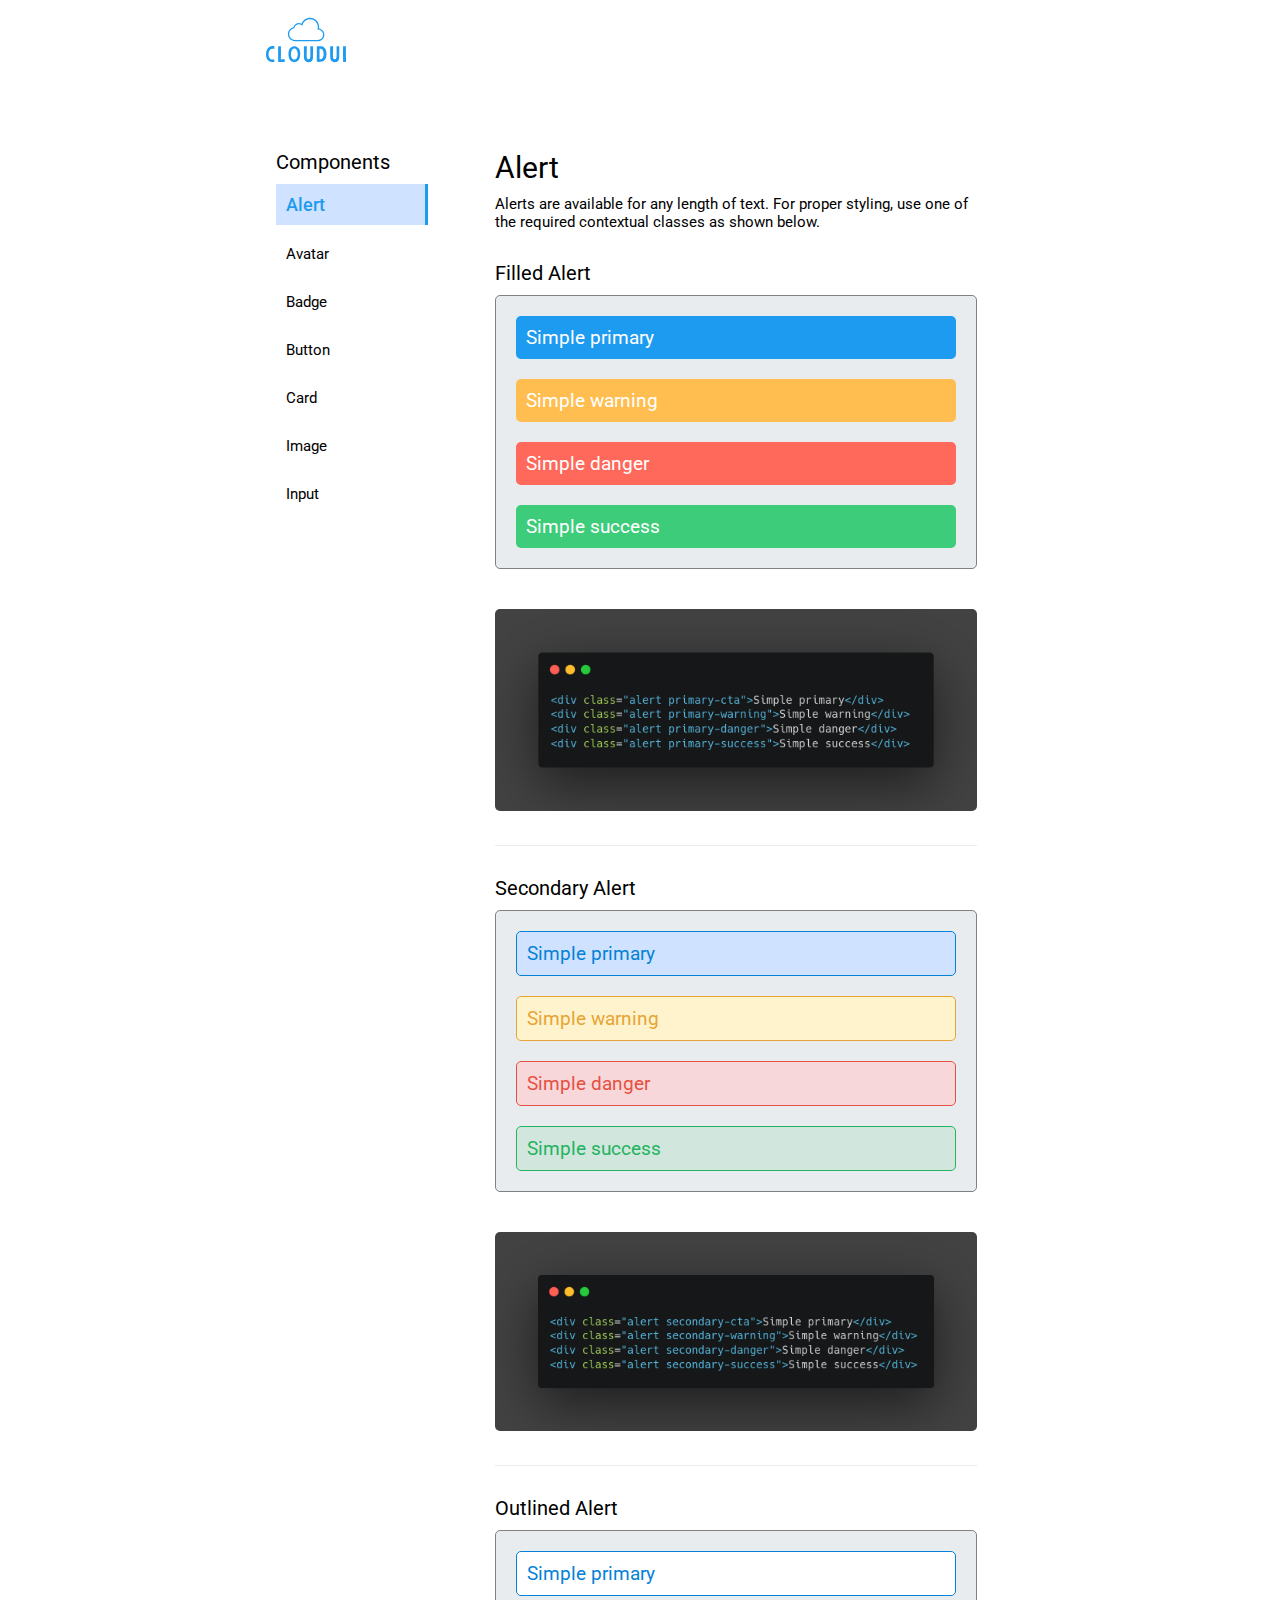
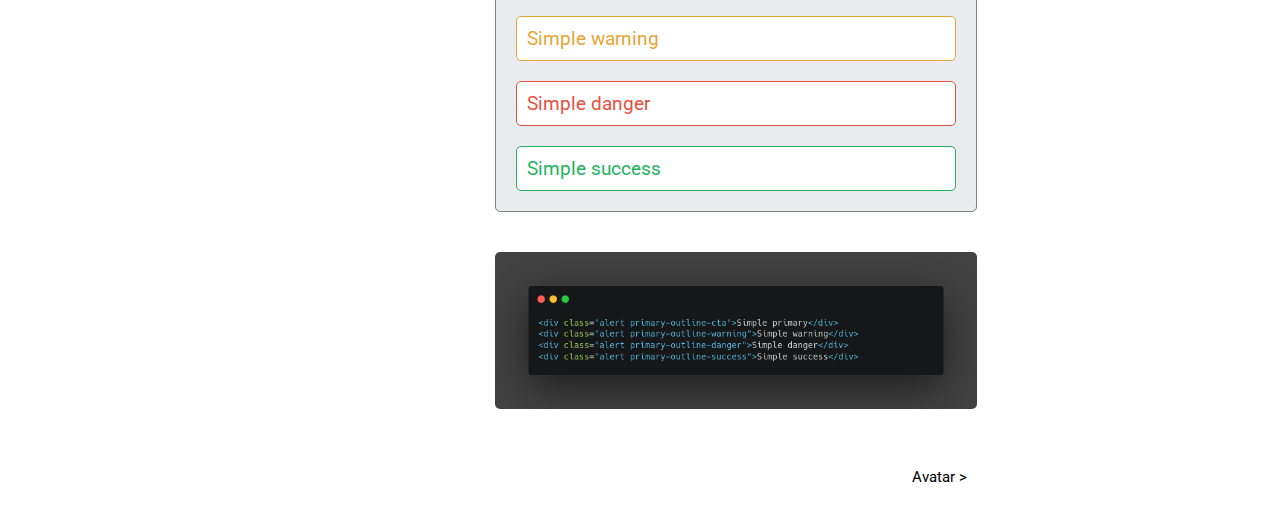
==== components/alert/alert.html @ a817fff9 "Feat: Add alert component" ====
<!DOCTYPE html>
<html lang="en">
  <head>
    <meta charset="UTF-8" />
    <meta http-equiv="X-UA-Compatible" content="IE=edge" />
    <meta name="viewport" content="width=device-width, initial-scale=1.0" />
    <link rel="stylesheet" href="../../style.css" />
    <link rel="stylesheet" href="./alert.css" />
    <link rel="stylesheet" href="../../css/container.css" />
    <link rel="stylesheet" href="../../css/navbar.css" />
    <title>Alert</title>
  </head>
  <body>
    <div class="main-container">
      <header class="main-header">
        <nav class="header-container">
          <svg
            width="340"
            height="188.4951960484387"
            viewBox="0 0 340 188.4951960484387"
            class="nav-logo"
          >
            <defs id="SvgjsDefs2071"></defs>
            <g
              id="SvgjsG2072"
              featurekey="symbolFeature-0"
              transform="matrix(5.5357142857142865,0,0,5.5357142857142865,81.92857142857143,-38.75000000000001)"
              fill="#1d9bf0"
            >
              <path
                xmlns="http://www.w3.org/2000/svg"
                d="M25,25H7.5C4.4677734,25,2,22.5327148,2,19.5c0-2.5527344,1.7529297-4.7480469,4.2109375-5.3369141  C6.7919922,12.2851562,8.5126953,11,10.5,11c0.6923828,0,1.3671875,0.1577148,1.9804688,0.4604492  C13.5175781,8.8051758,16.1132812,7,19,7c3.859375,0,7,3.1401367,7,7c0,0.3613281-0.03125,0.730957-0.0927734,1.1035156  C28.2431641,15.5351562,30,17.5864258,30,20C30,22.7568359,27.7568359,25,25,25z M10.5,12  c-1.6289062,0-3.0273438,1.1118164-3.3994141,2.703125l-0.0751953,0.3203125L6.7011719,15.081543  C4.5566406,15.4663086,3,17.324707,3,19.5C3,21.9814453,5.0185547,24,7.5,24H25c2.2060547,0,4-1.7944336,4-4  c0-2.0810547-1.6357422-3.824707-3.7246094-3.9697266l-0.5898438-0.0415039l0.1386719-0.5751953  C24.9414062,14.9331055,25,14.4575195,25,14c0-3.3085938-2.6914062-6-6-6c-2.6572266,0-5.0263672,1.7841797-5.7617188,4.3388672  l-0.1914062,0.6665039l-0.5722656-0.3925781C11.890625,12.2119141,11.2080078,12,10.5,12z"
              ></path>
            </g>
            <g
              id="SvgjsG2073"
              featurekey="nameFeature-0"
              transform="matrix(2.255693382878012,0,0,2.255693382878012,-4.5259541329907345,98.04136994491519)"
              fill="#1d9bf0"
            >
              <path
                d="M17.8 14.719999999999999 c0.04 -1.32 0 -2.4 0 -3.68 c0 -1.48 -2.68 -1.32 -3.64 -1.28 c-4.28 0.28 -8.36 3 -10.32 6.72 c-0.56 1.08 -0.96 2.2 -1.24 3.36 c-0.68 2.72 -0.72 5.6 -0.4 8.36 c0.28 2.6 0.96 5.2 2.56 7.28 c2.76 3.64 7.84 4.92 12.2 4.24 c0.2 -0.04 0.4 -0.08 0.56 -0.2 c0.12 -0.08 0.24 -0.24 0.24 -0.4 l0.12 -2.28 c0.04 -0.72 0 -0.68 0 -1.4 c0 -0.96 -2 -0.24 -3.24 -0.24 c-1.2 0 -2.48 -0.04 -3.56 -0.6 c-1.92 -1.08 -3 -3.24 -3.6 -5.28 c-0.68 -2.2 -0.84 -4.56 -0.44 -6.8 c0.48 -2.92 1.88 -6.28 4.96 -7.28 c1.76 -0.6 3.64 -0.4 5.4 -0.2 c0.24 0.04 0.4 -0.12 0.4 -0.32 z M24.848 13.920000000000002 c-0.04 2.48 0.2 20.6 0.16 21.92 c0 1.24 0 2.48 0.04 3.72 c0 0.2 0.12 0.4 0.32 0.4 c2.8 0.12 5.56 -0.12 8.36 -0.08 c0.92 0.04 1.84 0 2.72 0 c0.88 -0.04 0.96 -0.4 0.92 -1.12 c-0.04 -1.12 -0.04 -2.12 -0.04 -3.2 c-0.04 -0.56 -0.36 -0.76 -0.84 -0.76 c-1.64 0.04 -3.28 -0.04 -4.92 0.04 c-0.28 0.04 -0.56 0.04 -0.84 0.04 c-0.48 -0.04 -0.6 -0.16 -0.64 -0.68 l0 -0.6 c-0.12 -3.32 0.12 -6.76 0.12 -10.08 c-0.04 -2.8 0 -5.32 -0.04 -7.8 c0 -1.08 0 -2.16 -0.04 -3.2 c-0.04 -0.64 0 -1.32 -0.16 -1.96 c-0.08 -0.24 -0.2 -0.56 -0.48 -0.56 l-3.76 0 c-0.64 0 -0.84 0.44 -0.88 1.08 l0 2.84 z M65.416 17.36 c0.84 2.48 1.04 5.16 1.04 7.8 c0 2.2 -0.4 4.32 -0.96 6.44 c-0.72 2.52 -1.92 4.8 -4.08 6.28 c-1.6 1.16 -3.28 1.92 -5.24 2.12 c-0.28 0 -0.52 0.04 -0.8 0.04 c-0.24 0 -0.48 -0.04 -0.76 -0.04 c-1.96 -0.2 -3.64 -0.96 -5.28 -2.12 c-2.12 -1.48 -3.36 -3.76 -4.04 -6.28 c-0.6 -2.12 -0.96 -4.24 -0.96 -6.44 c0 -2.64 0.2 -5.32 1.04 -7.8 c1.48 -4.28 5.56 -7.32 10 -7.4 c4.44 0.08 8.52 3.12 10.04 7.4 z M61.536 28.08 c0.4 -2.44 0.24 -4.92 -0.24 -7.36 c-0.48 -2.2 -1.44 -4.36 -3.28 -5.68 c-0.32 -0.24 -0.68 -0.44 -1.04 -0.56 c-0.52 -0.24 -1.08 -0.32 -1.6 -0.32 s-1.04 0.08 -1.56 0.32 c-0.4 0.12 -0.72 0.32 -1.04 0.56 c-1.88 1.32 -2.84 3.48 -3.28 5.68 c-0.48 2.44 -0.64 4.92 -0.24 7.36 c0.4 2.2 1.2 5.16 3.28 6.28 c0.88 0.48 1.84 0.8 2.84 0.84 c1 -0.04 2 -0.36 2.88 -0.84 c2.08 -1.12 2.88 -4.08 3.28 -6.28 z M73.424 16.56 c0 4.04 0.04 8.12 0.12 12.12 c0.04 2.44 0 5.2 1.16 7.44 c1.48 2.88 4.76 4.16 7.92 3.96 c2.16 -0.16 4.16 -0.72 5.72 -2.32 c2.64 -2.84 2.12 -7.28 2.16 -10.92 c0.08 -5.24 0.2 -10.12 0.2 -15.4 c0 -0.88 -0.28 -1.36 -1.16 -1.4 c-1.08 -0.04 -2.16 0 -3.24 0.08 c-0.44 0 -0.8 0.4 -0.8 0.88 c0.04 3.84 0.12 7.72 0.08 11.6 c-0.04 3.32 0.4 7 -0.84 10.16 c-0.48 1.16 -1.56 2.04 -2.84 2.04 c-3.2 -0.08 -3.08 -3.88 -3.2 -6.12 c-0.24 -4.88 0.12 -9.88 0.24 -14.76 c0 -0.92 0 -1.84 0.04 -2.76 c0.04 -0.48 0.12 -1.08 -0.52 -1.12 l-0.72 0 c-1 0.08 -2 -0.04 -3 0 c-0.96 0.08 -1.28 0.36 -1.28 1.32 c0 1.72 -0.04 3.48 -0.04 5.2 z M114.51200000000001 32.64 c0.24 -0.52 0.44 -1.04 0.64 -1.56 c0.44 -1.28 0.52 -2.6 0.64 -3.92 c0.24 -2.8 0.16 -5.64 -0.56 -8.36 c-0.88 -3.48 -3.12 -6.68 -6.48 -8.16 c-1.52 -0.68 -3.24 -0.76 -4.88 -0.72 c-1.72 0 -3.48 -0.08 -5.2 0.08 c-0.48 0.04 -0.72 0.28 -0.8 0.72 c-0.08 0.48 -0.16 0.96 -0.16 1.4 c0.08 2.44 0 9.68 0.08 10.88 c0.04 1.08 -0.08 2.4 -0.08 3.48 c0.04 2.68 0 5.4 0 8.08 c0 1.12 -0.04 2.2 -0.04 3.32 c0 1.2 -0.44 1.72 2.84 1.72 c2.92 0 5.96 -0.24 8.72 -1.28 c2.56 -0.92 4.16 -3.28 5.28 -5.68 z M102.87200000000001 28.48 l0 -4.8 c0 -3.04 0.08 -5 -0.04 -7.56 l0 -0.48 c0.04 -0.84 0.16 -0.88 1.04 -0.88 c1.16 -0.04 2 0.24 3 0.64 s1.56 1.28 2.08 2.12 c1 1.64 1.4 3.44 1.48 5.32 c0.04 1.08 0.08 2.16 0.08 3.24 c0 5.12 -3 8.68 -5.64 8.68 c-1.76 0 -2.04 0.12 -2.04 -1.04 c0 -1.2 0.08 -2.4 0.08 -3.6 c-0.04 -0.52 -0.04 -1.08 -0.04 -1.64 z M122.88000000000001 16.56 c0 4.04 0.04 8.12 0.12 12.12 c0.04 2.44 0 5.2 1.16 7.44 c1.48 2.88 4.76 4.16 7.92 3.96 c2.16 -0.16 4.16 -0.72 5.72 -2.32 c2.64 -2.84 2.12 -7.28 2.16 -10.92 c0.08 -5.24 0.2 -10.12 0.2 -15.4 c0 -0.88 -0.28 -1.36 -1.16 -1.4 c-1.08 -0.04 -2.16 0 -3.24 0.08 c-0.44 0 -0.8 0.4 -0.8 0.88 c0.04 3.84 0.12 7.72 0.08 11.6 c-0.04 3.32 0.4 7 -0.84 10.16 c-0.48 1.16 -1.56 2.04 -2.84 2.04 c-3.2 -0.08 -3.08 -3.88 -3.2 -6.12 c-0.24 -4.88 0.12 -9.88 0.24 -14.76 c0 -0.92 0 -1.84 0.04 -2.76 c0.04 -0.48 0.12 -1.08 -0.52 -1.12 l-0.72 0 c-1 0.08 -2 -0.04 -3 0 c-0.96 0.08 -1.28 0.36 -1.28 1.32 c0 1.72 -0.04 3.48 -0.04 5.2 z M152.64800000000002 29.68 c-0.12 -4.56 -0.08 -9.4 -0.04 -13.92 c0 -1.4 -0.08 -2.92 -0.08 -4.32 c0 -1.52 -0.6 -1.44 -1.4 -1.48 c-1.16 -0.04 -1.68 -0.04 -2.84 -0.04 c-0.76 -0.04 -1.08 0.16 -1.08 0.92 c0 3.92 -0.12 15 -0.08 16.6 s0.2 8.88 0.12 10.48 c-0.04 0.56 0 1.12 0.04 1.68 c0.04 0.2 0.16 0.4 0.48 0.4 c1.32 -0.08 2.56 -0.08 3.88 -0.12 c0.48 -0.04 0.88 -0.16 1.08 -0.68 c0.04 -0.28 -0.08 -7.6 -0.08 -9.52 z"
              ></path>
            </g>
          </svg>
        </nav>
      </header>

      <div class="main-body">
        <aside class="main-sidebar">
          <span class="sidebar-header">Components</span>
          <ul>
            <li class="sidebar-item active">Alert</li>
            <li class="sidebar-item">Avatar</li>
            <li class="sidebar-item">Badge</li>
            <li class="sidebar-item">Button</li>
            <li class="sidebar-item">Card</li>
            <li class="sidebar-item">Image</li>
            <li class="sidebar-item">Input</li>
          </ul>
        </aside>
        <div class="main-content-container">
          <div class="main-content">
            <h1 class="component-title">Alert</h1>
            <p class="component-info">
              Alerts are available for any length of text. For proper styling,
              use one of the required contextual classes as shown below.
            </p>
            <div class="component-type">Filled Alert</div>

            <div class="component-example">
              <div class="alert primary-cta">Simple primary</div>
              <div class="alert primary-warning">Simple warning</div>
              <div class="alert primary-danger">Simple danger</div>
              <div class="alert primary-success">Simple success</div>
            </div>
            <div class="component-code">
              <img
                class="component-code-img"
                src="../../assets/alert-filled.png"
                alt="filled alert"
              />
            </div>
            <hr />
            <div class="component-type">Secondary Alert</div>

            <div class="component-example">
              <div class="alert secondary-cta">Simple primary</div>
              <div class="alert secondary-warning">Simple warning</div>
              <div class="alert secondary-danger">Simple danger</div>
              <div class="alert secondary-success">Simple success</div>
            </div>
            <div class="component-code">
              <img
                class="component-code-img"
                src="../../assets/alert-secondary.png"
                alt="secondary alert"
              />
            </div>
            <hr />
            <div class="component-type">Outlined Alert</div>

            <div class="component-example">
              <div class="alert primary-outline-cta">Simple primary</div>
              <div class="alert primary-outline-warning">Simple warning</div>
              <div class="alert primary-outline-danger">Simple danger</div>
              <div class="alert primary-outline-success">Simple success</div>
            </div>
            <div class="component-code">
              <img
                class="component-code-img"
                src="../../assets/alert-outline.png"
                alt="outlined alert"
              />
            </div>

            <div class="next-link">
              <a href=""></a>
              <a href="../../components//avatar/avatar.html">Avatar ></a>
            </div>
          </div>
        </div>
      </div>
    </div>
  </body>
</html>
---- style.css ----
@import url('https://fonts.googleapis.com/css2?family=Roboto:wght@100;300;400;500;700;900&display=swap');

* {
  margin: 0;
  padding: 0;
  box-sizing: border-box;
}

:root {
  --primary-cta-color: #1d9bf0;
  --primary-warning-color: #ffbe4f;
  --primary-danger-color: #ff695b;
  --primary-success-color: #3dcc79;

  --primary-cta-color-hover: #0482d7;
  --primary-warning-color-hover: #e6a536;
  --primary-danger-color-hover: #e65042;
  --primary-success-color-hover: #24b360;

  --secondary-cta-color: #cfe2ff;
  --secondary-warning-color: #fff3cd;
  --secondary-danger-color: #f8d7da;
  --secondary-success-color: #d1e7dd;

  --background: #e9ecef;

  font-family: 'Roboto', sans-serif;
  font-size: 62.5%;
}

li {
  list-style: none;
}

a {
  color: white;
  text-decoration: none;
}

hr {
  margin: 3rem auto;
  border-top: none;
  border-left: none;
  border-right: none;
  border-bottom: 1px solid var(--background);
}

.landing-page {
  text-align: center;
}

.landing-page-container {
  display: grid;
  grid-template-columns: 1fr 1fr;
  place-items: center;
  padding-top: 20rem;
  width: 80%;
  margin: auto;
}

.landing-title {
  font-weight: 900;
  font-size: 8rem;
  text-align: right;
  margin: 2rem;
}

.landing-logo {
  margin: 2rem;
  flex-grow: 1 1 0;
}

.text-highlight {
  color: var(--primary-cta-color);
}

/* Button styles */
.landing-btn {
  background-color: var(--primary-cta-color);
  padding: 2rem;
  color: white;
  margin-top: 10rem;
  background-color: var(--primary-cta-color);
  border: none;
  border-radius: 4rem;
  font-size: 3rem;
  cursor: pointer;
}
.landing-btn:hover {
  background-color: var(--primary-cta-color-hover);
}

.landing-btn:hover,
.landing-btn:active,
.landing-btn:focus {
  outline: none;
}

/* Responsive */

@media (max-width: 1024px) {
  :root {
    font-size: 50%;
  }
}
@media (max-width: 770px) {
  :root {
    font-size: 40%;
  }
  .landing-logo {
    width: 50rem;
  }
}
@media (max-width: 660px) {
  :root {
    font-size: 30%;
  }
  .landing-logo {
    width: 50rem;
  }
  .landing-page-container {
    display: flex;
    flex-direction: column;
  }
}
---- components/alert/alert.css ----
* {
  font-size: 110%;
}

.alert {
  padding: 1rem;
  margin-bottom: 2rem;
  color: white;
  border-radius: 5px;
}

.primary-cta {
  background-color: var(--primary-cta-color);
}

.primary-warning {
  background-color: var(--primary-warning-color);
}
.primary-danger {
  background-color: var(--primary-danger-color);
}
.primary-success {
  background-color: var(--primary-success-color);
}

.secondary-cta {
  border: 1px solid var(--primary-cta-color-hover);
  background-color: var(--secondary-cta-color);
  color: var(--primary-cta-color-hover);
}
.secondary-warning {
  border: 1px solid var(--primary-warning-color-hover);
  background-color: var(--secondary-warning-color);
  color: var(--primary-warning-color-hover);
}
.secondary-danger {
  border: 1px solid var(--primary-danger-color-hover);
  background-color: var(--secondary-danger-color);
  color: var(--primary-danger-color-hover);
}
.secondary-success {
  border: 1px solid var(--primary-success-color-hover);
  background-color: var(--secondary-success-color);
  color: var(--primary-success-color-hover);
}

.primary-outline-cta {
  border: 1px solid var(--primary-cta-color-hover);
  background-color: white;
  color: var(--primary-cta-color-hover);
}
.primary-outline-warning {
  border: 1px solid var(--primary-warning-color-hover);
  background-color: white;
  color: var(--primary-warning-color-hover);
}
.primary-outline-danger {
  border: 1px solid var(--primary-danger-color-hover);
  background-color: white;
  color: var(--primary-danger-color-hover);
}
.primary-outline-success {
  border: 1px solid var(--primary-success-color-hover);
  background-color: white;
  color: var(--primary-success-color-hover);
}
---- css/container.css ----
.main-container {
  width: 60%;
  margin: auto;
  display: flex;
  flex-direction: column;
}

.main-header {
  flex: 0 0 auto;
}

.main-body {
  flex: 1 0 auto;
  display: flex;
}
.main-content-container {
  position: relative;
  margin: 0 auto;
  padding: 2rem;
}

.main-content {
  width: 90%;
  margin: 0 auto;
}

.main-sidebar {
  padding: 2rem;
  flex: 0 0 auto;
  width: 15vw;
}

.sidebar-header {
  font-size: 2rem;
}

.sidebar-item {
  margin-top: 1rem;
  font-size: 1.5rem;
  font-weight: 400;
  padding: 1rem 1rem;
  cursor: pointer;
}

.sidebar-item:hover {
  color: var(--primary-cta-color);
}

.component-title {
  font-size: 3rem;
  font-weight: 400;
  margin-bottom: 1rem;
}

.component-info {
  font-size: 1.5rem;
  margin-bottom: 3rem;
}

.component-type {
  font-size: 2rem;
  font-weight: 400;
  margin-bottom: 1rem;
}

.component-example {
  width: 100%;
  border: 1px solid gray;
  background-color: var(--background);
  padding: 2rem 2rem 0;
  border-radius: 5px;
}

.component-code-img {
  margin-top: 4rem;
  width: 100%;
  border-radius: 5px;
}

.next-link {
  margin-top: 5rem;
  display: flex;
  justify-content: space-between;
}

.next-link a {
  color: black;
  font-size: 1.5rem;
  width: fit-content;
  padding: 0.5rem 1rem;
  border-radius: 5px;
}

.next-link a:hover {
  background-color: var(--secondary-cta-color);
}

.active {
  color: var(--primary-cta-color);
  background-color: var(--secondary-cta-color);
  border-right: 3px solid var(--primary-cta-color);
  font-weight: 500;
  font-size: 1.8rem;
}
---- css/navbar.css ----
.header-container {
  width: 100%;
  height: 8rem;
  padding: 0 1rem;
  margin-bottom: 5rem;
}

.nav-logo {
  width: 8rem;
  height: 100%;
}
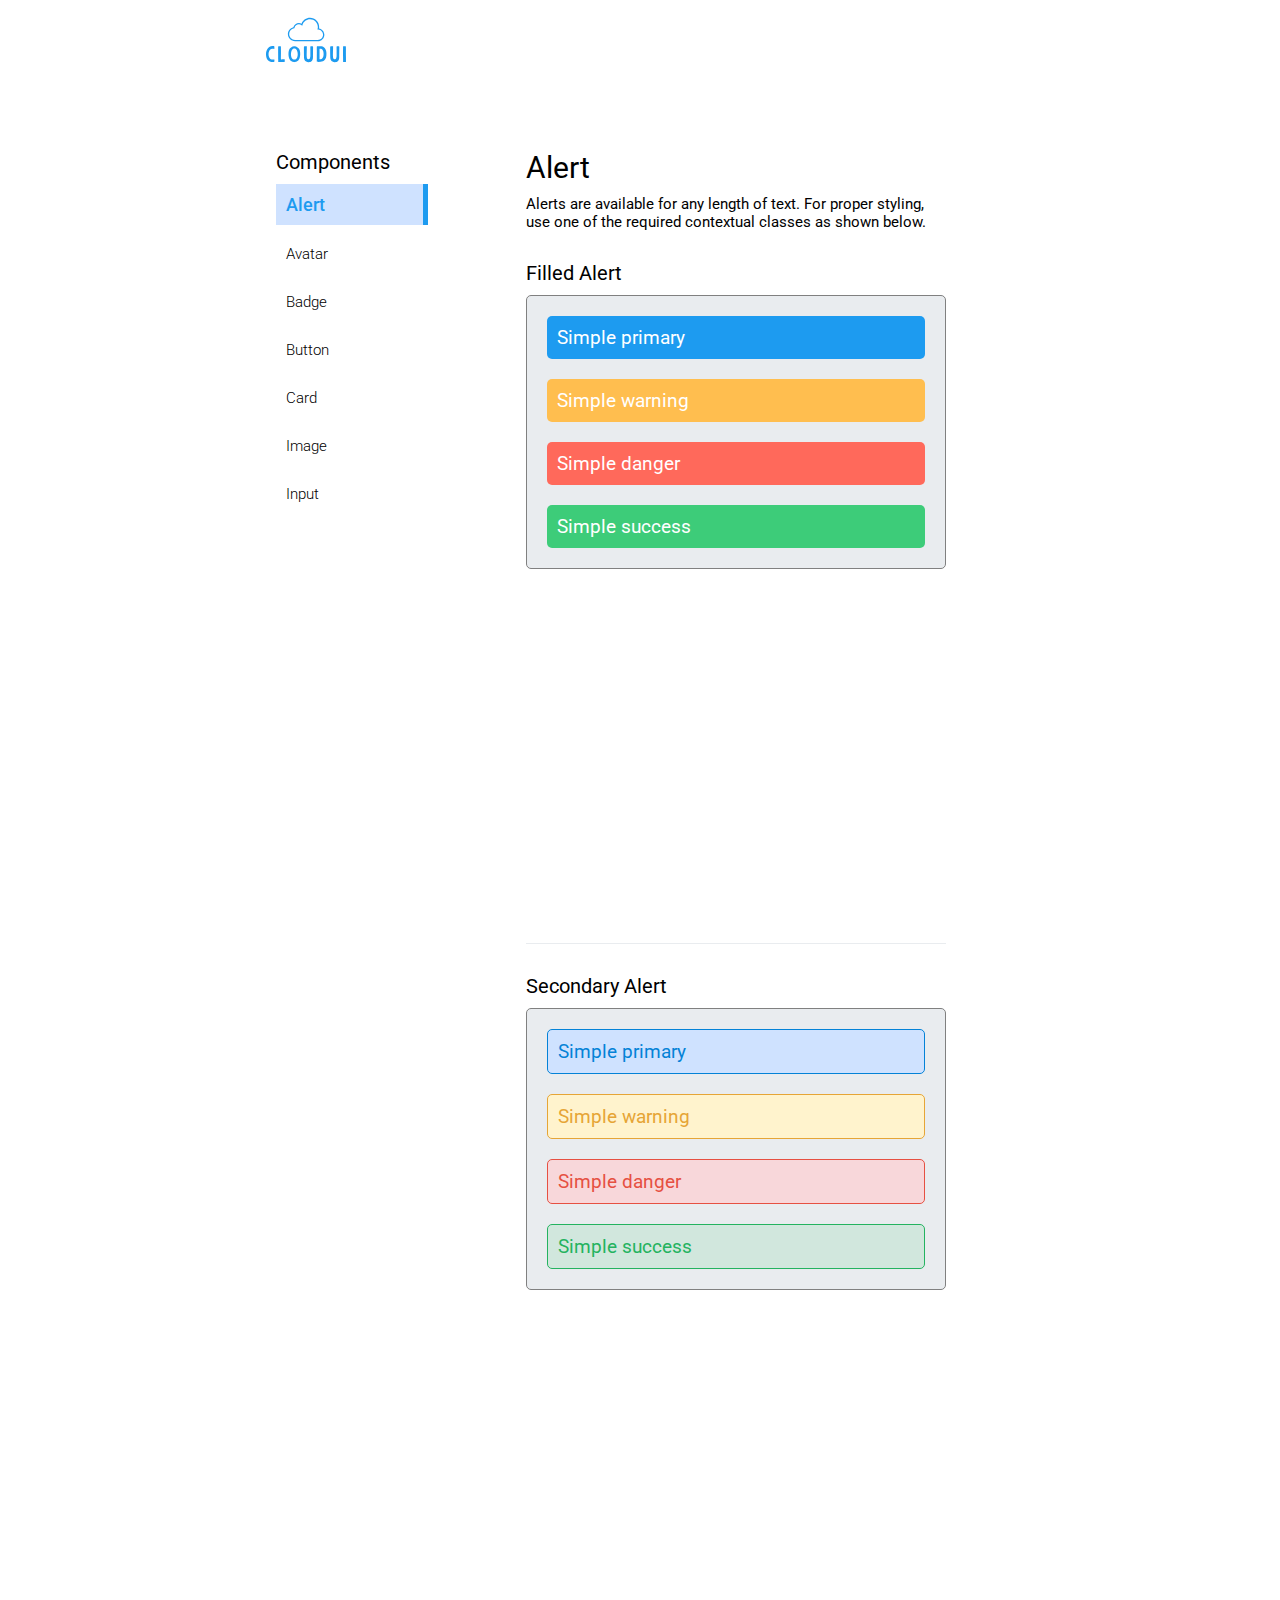
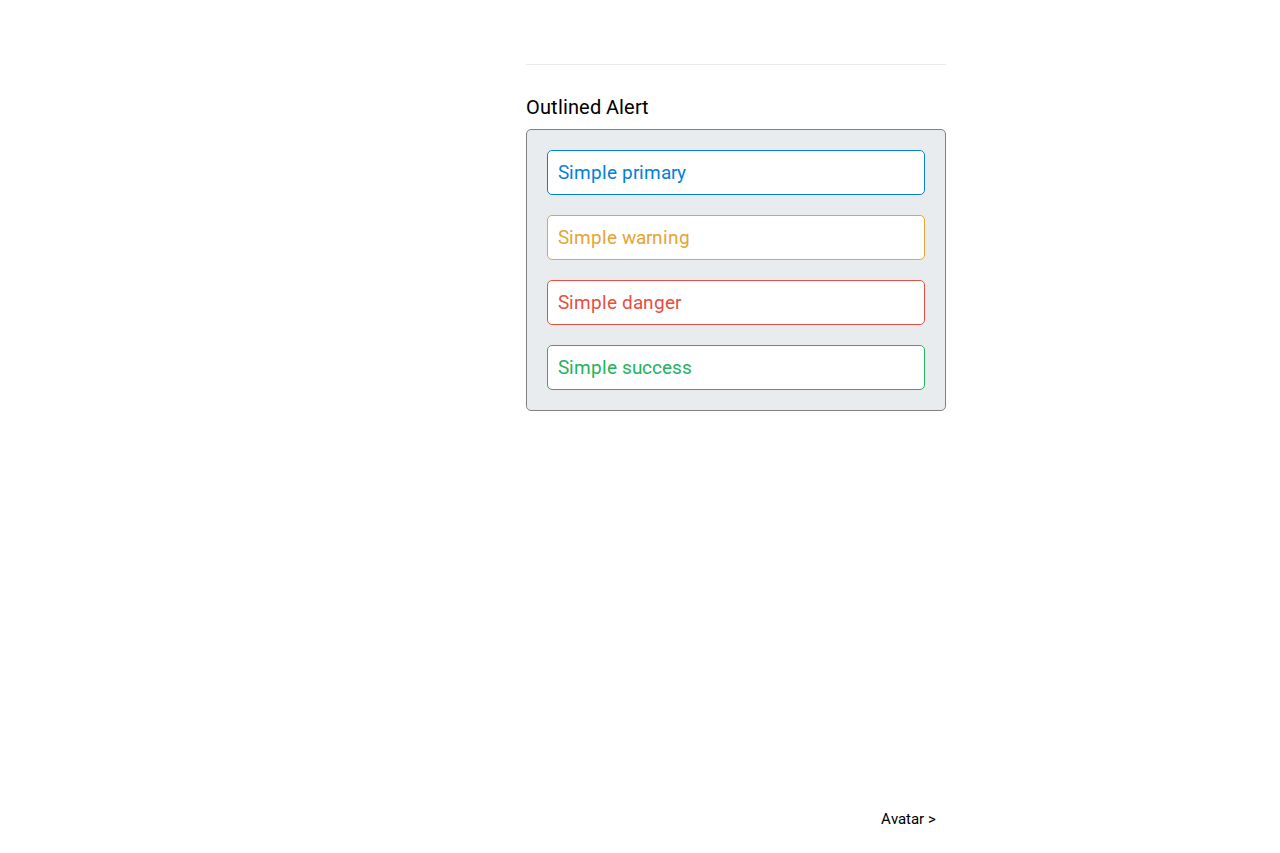
==== commit e2c3dfd4: "Style: Add better class names and add copyable code snippets" ====
--- a/components/alert/alert.html
+++ b/components/alert/alert.html
@@ -49,14 +49,14 @@
       <div class="main-body">
         <aside class="main-sidebar">
           <span class="sidebar-header">Components</span>
-          <ul>
-            <li class="sidebar-item active">Alert</li>
-            <li class="sidebar-item">Avatar</li>
-            <li class="sidebar-item">Badge</li>
-            <li class="sidebar-item">Button</li>
-            <li class="sidebar-item">Card</li>
-            <li class="sidebar-item">Image</li>
-            <li class="sidebar-item">Input</li>
+          <ul class="sidebar-items">
+            <a href="#" class="sidebar-item active">Alert</a>
+            <a href="../avatar/avatar.html" class="sidebar-item">Avatar</a>
+            <a href="../badge/badge.html" class="sidebar-item">Badge</a>
+            <a href="../button/button.html" class="sidebar-item">Button</a>
+            <a href="../card/card.html" class="sidebar-item">Card</a>
+            <a href="../image/image.html" class="sidebar-item">Image</a>
+            <a href="../input/input.html" class="sidebar-item">Input</a>
           </ul>
         </aside>
         <div class="main-content-container">
@@ -75,11 +75,19 @@
               <div class="alert primary-success">Simple success</div>
             </div>
             <div class="component-code">
-              <img
-                class="component-code-img"
-                src="../../assets/alert-filled.png"
-                alt="filled alert"
-              />
+              <iframe
+                class="component-code-ex"
+                src="https://carbon.now.sh/embed?bg=rgba%2866%2C66%2C66%2C1%29&t=seti&wt=none&l=htmlmixed&width=680&ds=true&dsyoff=20px&dsblur=68px&wc=true&wa=true&pv=56px&ph=56px&ln=false&fl=1&fm=Hack&fs=14px&lh=133%25&si=false&es=2x&wm=false&code=%253Cdiv%2520class%253D%2522alert%2520primary-cta%2522%253ESimple%2520primary%253C%252Fdiv%253E%250A%253Cdiv%2520class%253D%2522alert%2520primary-warning%2522%253ESimple%2520warning%253C%252Fdiv%253E%250A%253Cdiv%2520class%253D%2522alert%2520primary-danger%2522%253ESimple%2520danger%253C%252Fdiv%253E%250A%253Cdiv%2520class%253D%2522alert%2520primary-success%2522%253ESimple%2520success%253C%252Fdiv%253E"
+                style="
+                  width: 100%;
+                  height: 260px;
+                  border: 0;
+                  transform: scale(1);
+                  overflow: hidden;
+                "
+                sandbox="allow-scripts allow-same-origin"
+              >
+              </iframe>
             </div>
             <hr />
             <div class="component-type">Secondary Alert</div>
@@ -91,11 +99,19 @@
               <div class="alert secondary-success">Simple success</div>
             </div>
             <div class="component-code">
-              <img
-                class="component-code-img"
-                src="../../assets/alert-secondary.png"
-                alt="secondary alert"
-              />
+              <iframe
+                class="component-code-ex"
+                src="https://carbon.now.sh/embed?bg=rgba%2866%2C66%2C66%2C1%29&t=seti&wt=none&l=htmlmixed&width=680&ds=true&dsyoff=20px&dsblur=68px&wc=true&wa=true&pv=56px&ph=56px&ln=false&fl=1&fm=Hack&fs=14px&lh=133%25&si=false&es=2x&wm=false&code=%253Cdiv%2520class%253D%2522alert%2520secondary-cta%2522%253ESimple%2520primary%253C%252Fdiv%253E%250A%253Cdiv%2520class%253D%2522alert%2520secondary-warning%2522%253ESimple%2520warning%253C%252Fdiv%253E%250A%253Cdiv%2520class%253D%2522alert%2520secondary-danger%2522%253ESimple%2520danger%253C%252Fdiv%253E%250A%253Cdiv%2520class%253D%2522alert%2520secondary-success%2522%253ESimple%2520success%253C%252Fdiv%253E"
+                style="
+                  width: 100%;
+                  height: 260px;
+                  border: 0;
+                  transform: scale(1);
+                  overflow: hidden;
+                "
+                sandbox="allow-scripts allow-same-origin"
+              >
+              </iframe>
             </div>
             <hr />
             <div class="component-type">Outlined Alert</div>
@@ -107,16 +123,24 @@
               <div class="alert primary-outline-success">Simple success</div>
             </div>
             <div class="component-code">
-              <img
-                class="component-code-img"
-                src="../../assets/alert-outline.png"
-                alt="outlined alert"
-              />
+              <iframe
+                class="component-code-ex"
+                src="https://carbon.now.sh/embed?bg=rgba%2866%2C66%2C66%2C1%29&t=seti&wt=none&l=htmlmixed&width=680&ds=true&dsyoff=20px&dsblur=68px&wc=true&wa=true&pv=56px&ph=56px&ln=false&fl=1&fm=Hack&fs=14px&lh=133%25&si=false&es=2x&wm=false&code=%253Cdiv%2520class%253D%2522alert%2520primary-outline-cta%2522%253ESimple%2520primary%253C%252Fdiv%253E%250A%253Cdiv%2520class%253D%2522alert%2520primary-outline-warning%2522%253ESimple%2520warning%253C%252Fdiv%253E%250A%253Cdiv%2520class%253D%2522alert%2520primary-outline-danger%2522%253ESimple%2520danger%253C%252Fdiv%253E%250A%253Cdiv%2520class%253D%2522alert%2520primary-outline-success%2522%253ESimple%2520success%253C%252Fdiv%253E"
+                style="
+                  width: 100%;
+                  height: 260px;
+                  border: 0;
+                  transform: scale(1);
+                  overflow: hidden;
+                "
+                sandbox="allow-scripts allow-same-origin"
+              >
+              </iframe>
             </div>
 
             <div class="next-link">
               <a href=""></a>
-              <a href="../../components//avatar/avatar.html">Avatar ></a>
+              <a href="../avatar/avatar.html">Avatar ></a>
             </div>
           </div>
         </div>
--- a/style.css
+++ b/style.css
@@ -33,8 +33,12 @@
 }
 
 a {
+  color: black;
+  text-decoration: none;
+}
+
+.landing-btn {
   color: white;
-  text-decoration: none;
 }
 
 hr {
--- a/css/container.css
+++ b/css/container.css
@@ -17,10 +17,11 @@
   position: relative;
   margin: 0 auto;
   padding: 2rem;
+  width: 60%;
 }
 
 .main-content {
-  width: 90%;
+  /* width: 100%; */
   margin: 0 auto;
 }
 
@@ -36,14 +37,27 @@
 
 .sidebar-item {
   margin-top: 1rem;
+  padding: 1rem 1rem;
   font-size: 1.5rem;
-  font-weight: 400;
-  padding: 1rem 1rem;
+  font-weight: 300;
   cursor: pointer;
+}
+
+.active {
+  background-color: var(--secondary-cta-color);
+  border-right: 5px solid var(--primary-cta-color);
+  font-size: 1.8rem;
+  font-weight: 500;
+  color: var(--primary-cta-color);
 }
 
 .sidebar-item:hover {
   color: var(--primary-cta-color);
+}
+
+.sidebar-items {
+  display: flex;
+  flex-direction: column;
 }
 
 .component-title {
@@ -71,7 +85,12 @@
   border-radius: 5px;
 }
 
-.component-code-img {
+.component-code {
+  margin-top: 4rem;
+  width: 100%;
+}
+
+.component-code-ex {
   margin-top: 4rem;
   width: 100%;
   border-radius: 5px;
@@ -95,10 +114,10 @@
   background-color: var(--secondary-cta-color);
 }
 
-.active {
-  color: var(--primary-cta-color);
-  background-color: var(--secondary-cta-color);
-  border-right: 3px solid var(--primary-cta-color);
-  font-weight: 500;
-  font-size: 1.8rem;
+/* avatar */
+.avatar-container {
+  display: flex;
+  justify-content: space-around;
+  align-items: center;
+  flex-wrap: wrap;
 }
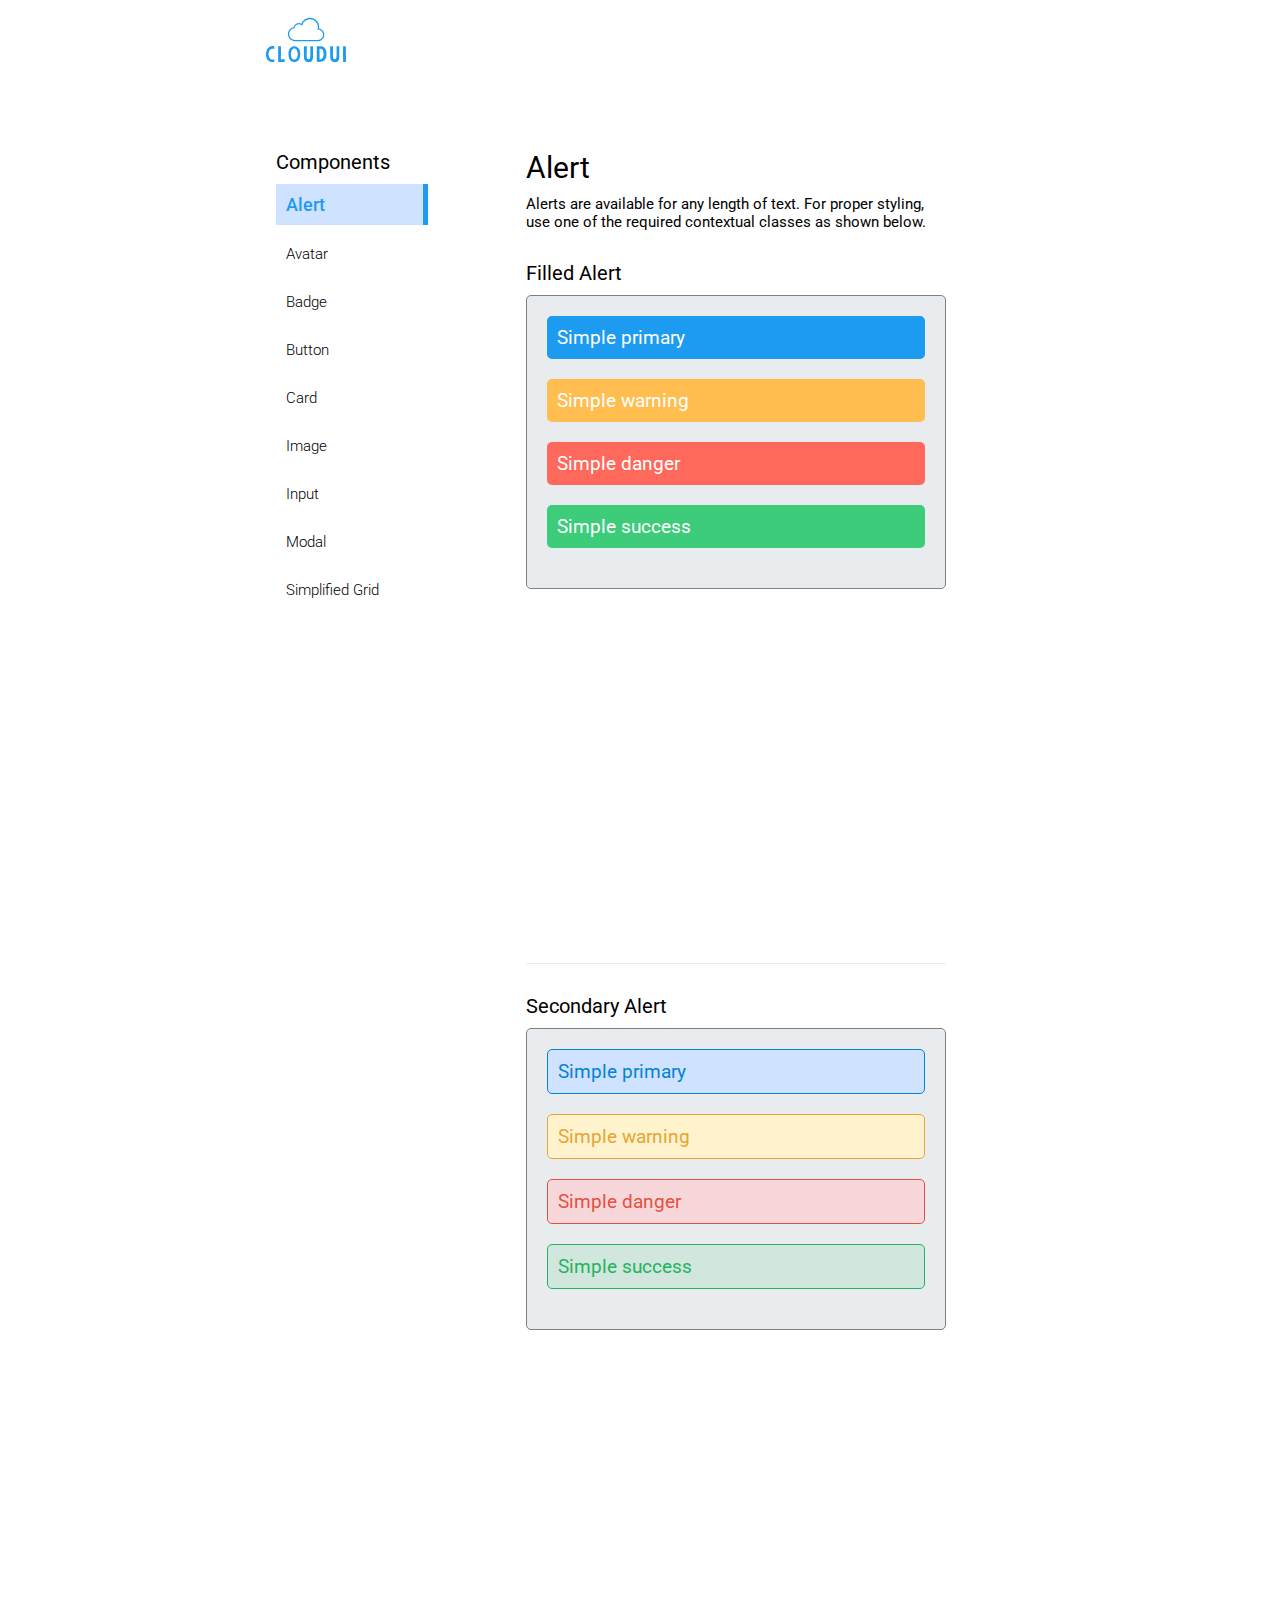
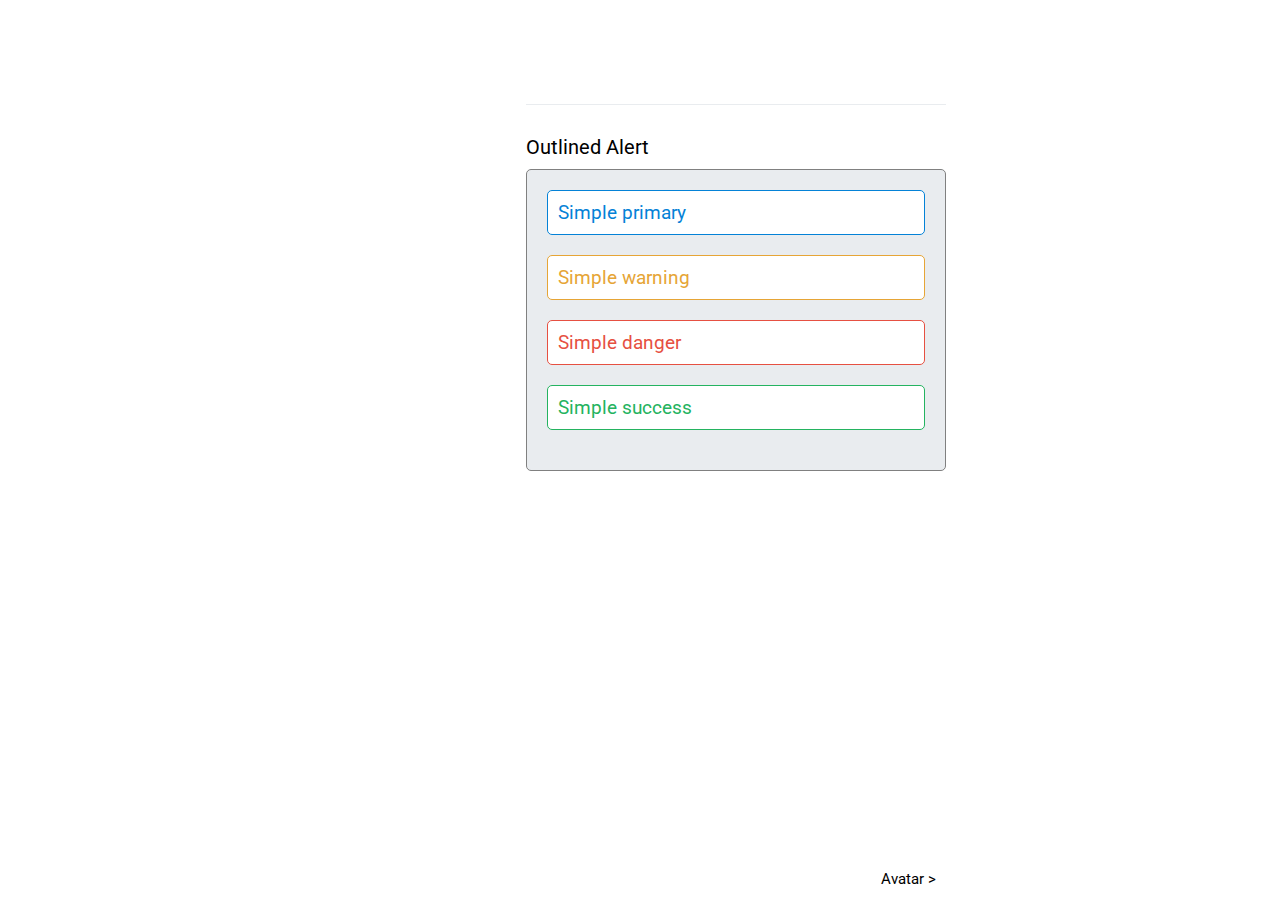
==== commit 6cc4ed3f: "Feat: Add modal component" ====
--- a/components/alert/alert.html
+++ b/components/alert/alert.html
@@ -57,6 +57,10 @@
             <a href="../card/card.html" class="sidebar-item">Card</a>
             <a href="../image/image.html" class="sidebar-item">Image</a>
             <a href="../input/input.html" class="sidebar-item">Input</a>
+            <a href="../modal/modal.html" class="sidebar-item">Modal</a>
+            <a href="../simplifiedGrid/simplifiedGrid.html" class="sidebar-item"
+              >Simplified Grid</a
+            >
           </ul>
         </aside>
         <div class="main-content-container">
--- a/css/container.css
+++ b/css/container.css
@@ -22,6 +22,7 @@
 
 .main-content {
   /* width: 100%; */
+  min-width: 300px;
   margin: 0 auto;
 }
 
@@ -81,7 +82,7 @@
   width: 100%;
   border: 1px solid gray;
   background-color: var(--background);
-  padding: 2rem 2rem 0;
+  padding: 2rem;
   border-radius: 5px;
 }
 
@@ -118,6 +119,59 @@
 .avatar-container {
   display: flex;
   justify-content: space-around;
+  align-items: baseline;
+  flex-wrap: wrap;
+}
+
+/* badge */
+.badges-container {
+  display: flex;
+  justify-content: space-around;
+  align-items: baseline;
+  flex-wrap: wrap;
+}
+
+.button-container {
+  display: flex;
+  justify-content: space-around;
   align-items: center;
   flex-wrap: wrap;
 }
+
+@media (max-width: 660px) {
+  .main-sidebar {
+    display: none;
+  }
+
+  .main-content-container {
+    width: 100%;
+  }
+  .main-container {
+    width: 80%;
+  }
+}
+
+/* image */
+
+.img-container {
+  display: flex;
+  flex-wrap: wrap;
+  justify-content: space-around;
+  align-items: baseline;
+}
+
+/* input */
+
+.inp-container-col {
+  display: flex;
+  flex-direction: column;
+  justify-content: space-around;
+  align-items: center;
+}
+
+.inp-container-row {
+  display: flex;
+  justify-content: space-around;
+  align-items: center;
+  flex-wrap: wrap;
+}
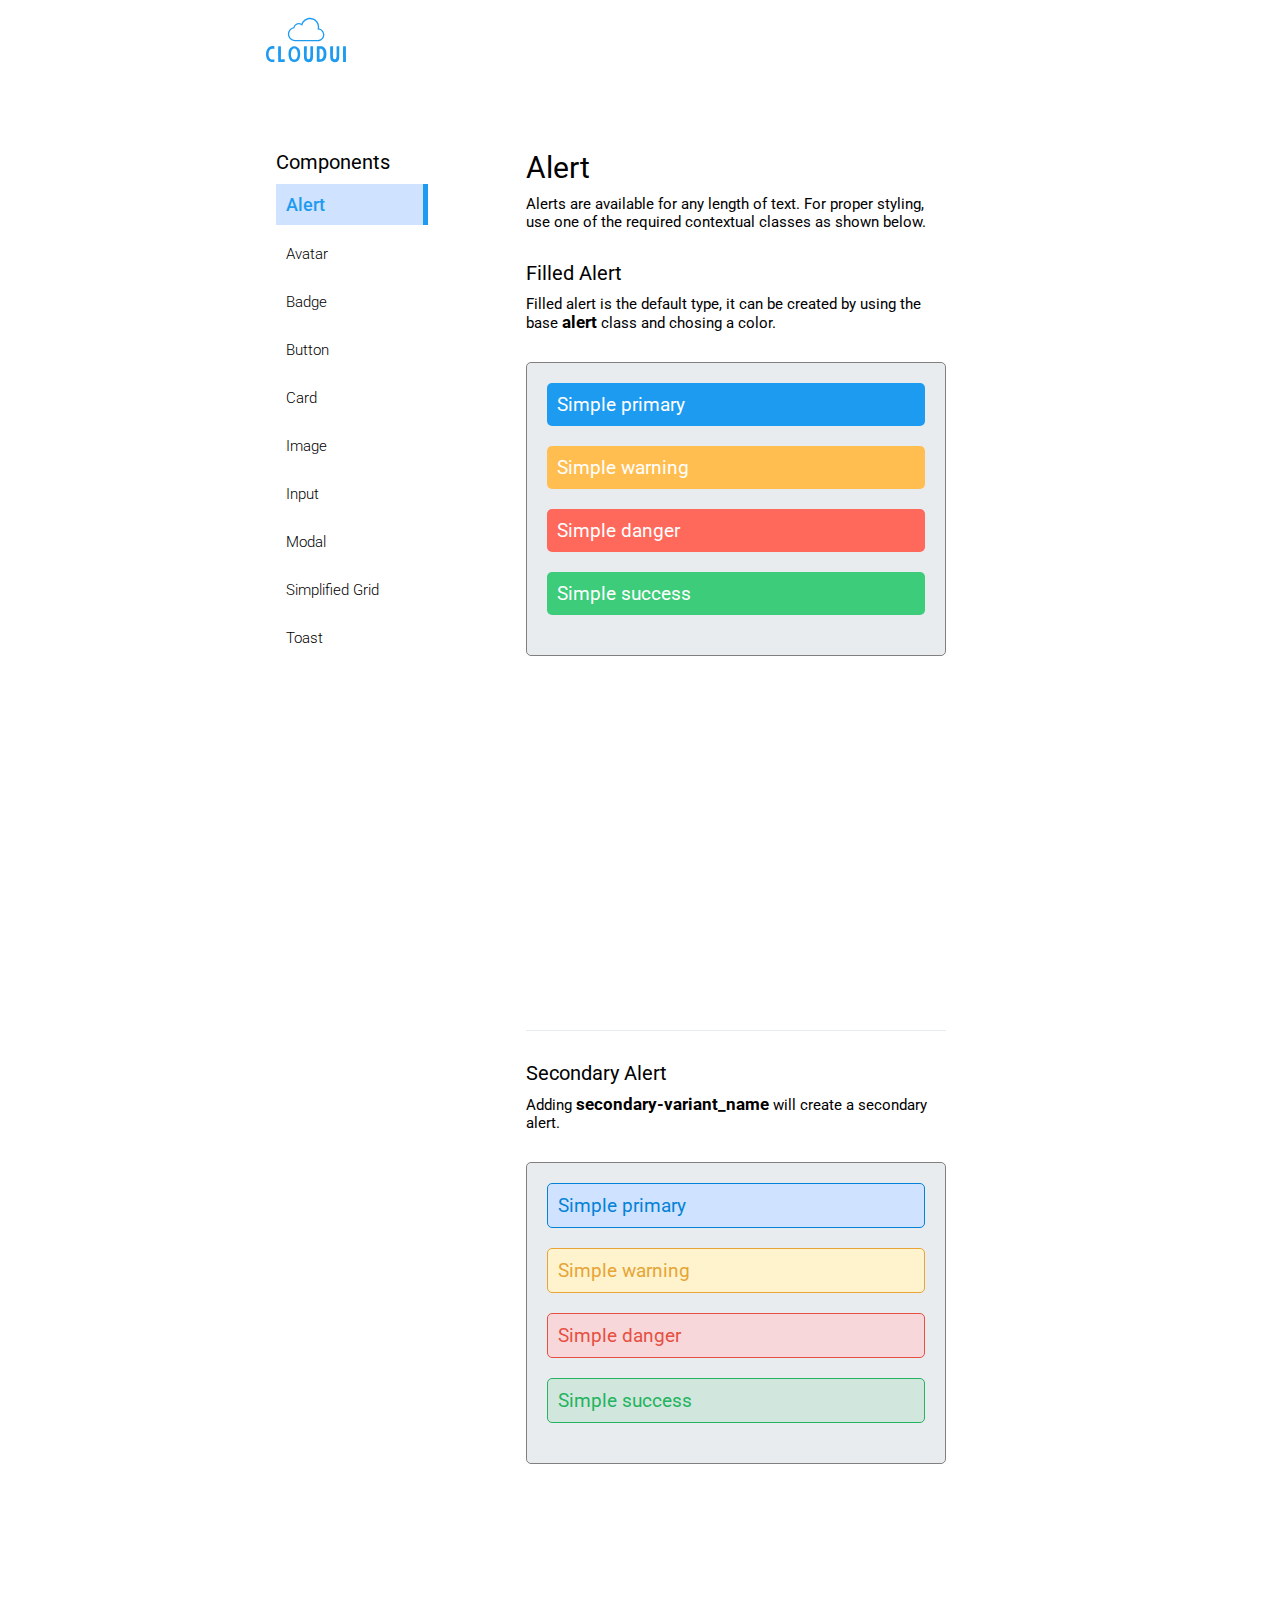
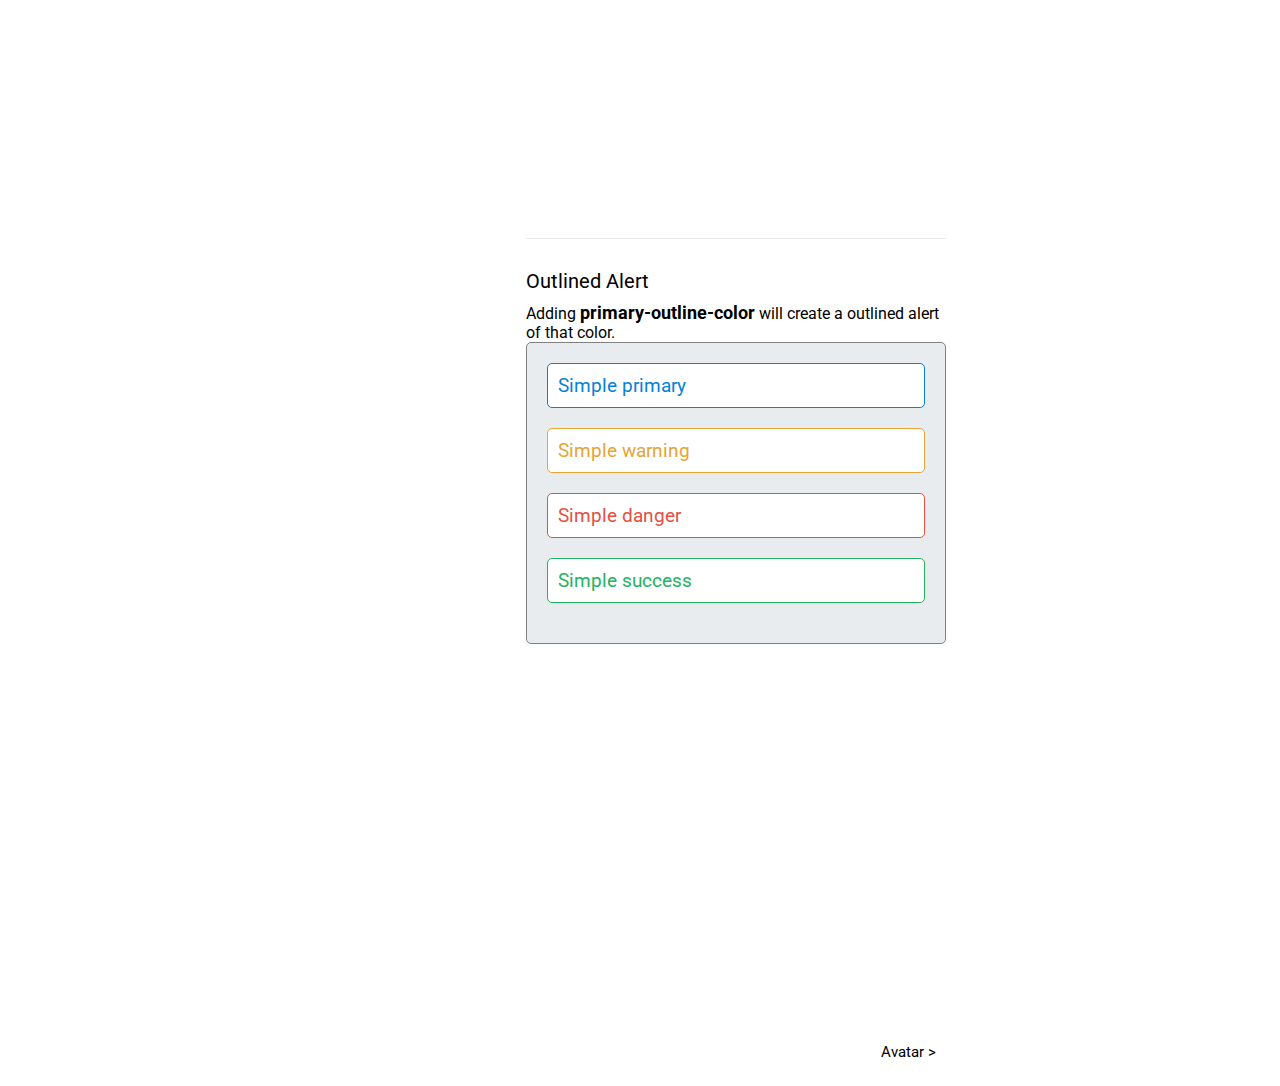
==== commit 7fbf243b: "Refactor: Added usage instructions for components" ====
--- a/components/alert/alert.html
+++ b/components/alert/alert.html
@@ -61,6 +61,7 @@
             <a href="../simplifiedGrid/simplifiedGrid.html" class="sidebar-item"
               >Simplified Grid</a
             >
+            <a href="../toast/toast.html" class="sidebar-item">Toast</a>
           </ul>
         </aside>
         <div class="main-content-container">
@@ -71,7 +72,10 @@
               use one of the required contextual classes as shown below.
             </p>
             <div class="component-type">Filled Alert</div>
-
+            <p class="component-info">
+              Filled alert is the default type, it can be created by using the
+              base <strong>alert</strong> class and chosing a color.
+            </p>
             <div class="component-example">
               <div class="alert primary-cta">Simple primary</div>
               <div class="alert primary-warning">Simple warning</div>
@@ -95,7 +99,10 @@
             </div>
             <hr />
             <div class="component-type">Secondary Alert</div>
-
+            <p class="component-info">
+              Adding <strong>secondary-variant_name</strong> will create a
+              secondary alert.
+            </p>
             <div class="component-example">
               <div class="alert secondary-cta">Simple primary</div>
               <div class="alert secondary-warning">Simple warning</div>
@@ -119,7 +126,9 @@
             </div>
             <hr />
             <div class="component-type">Outlined Alert</div>
-
+            Adding <strong>primary-outline-color</strong> will create a
+            outlined alert of that color.
+          </p>
             <div class="component-example">
               <div class="alert primary-outline-cta">Simple primary</div>
               <div class="alert primary-outline-warning">Simple warning</div>
--- a/css/container.css
+++ b/css/container.css
@@ -175,3 +175,10 @@
   align-items: center;
   flex-wrap: wrap;
 }
+
+/* Grid */
+
+.grid-container {
+  width: 100%;
+  height: 40rem;
+}
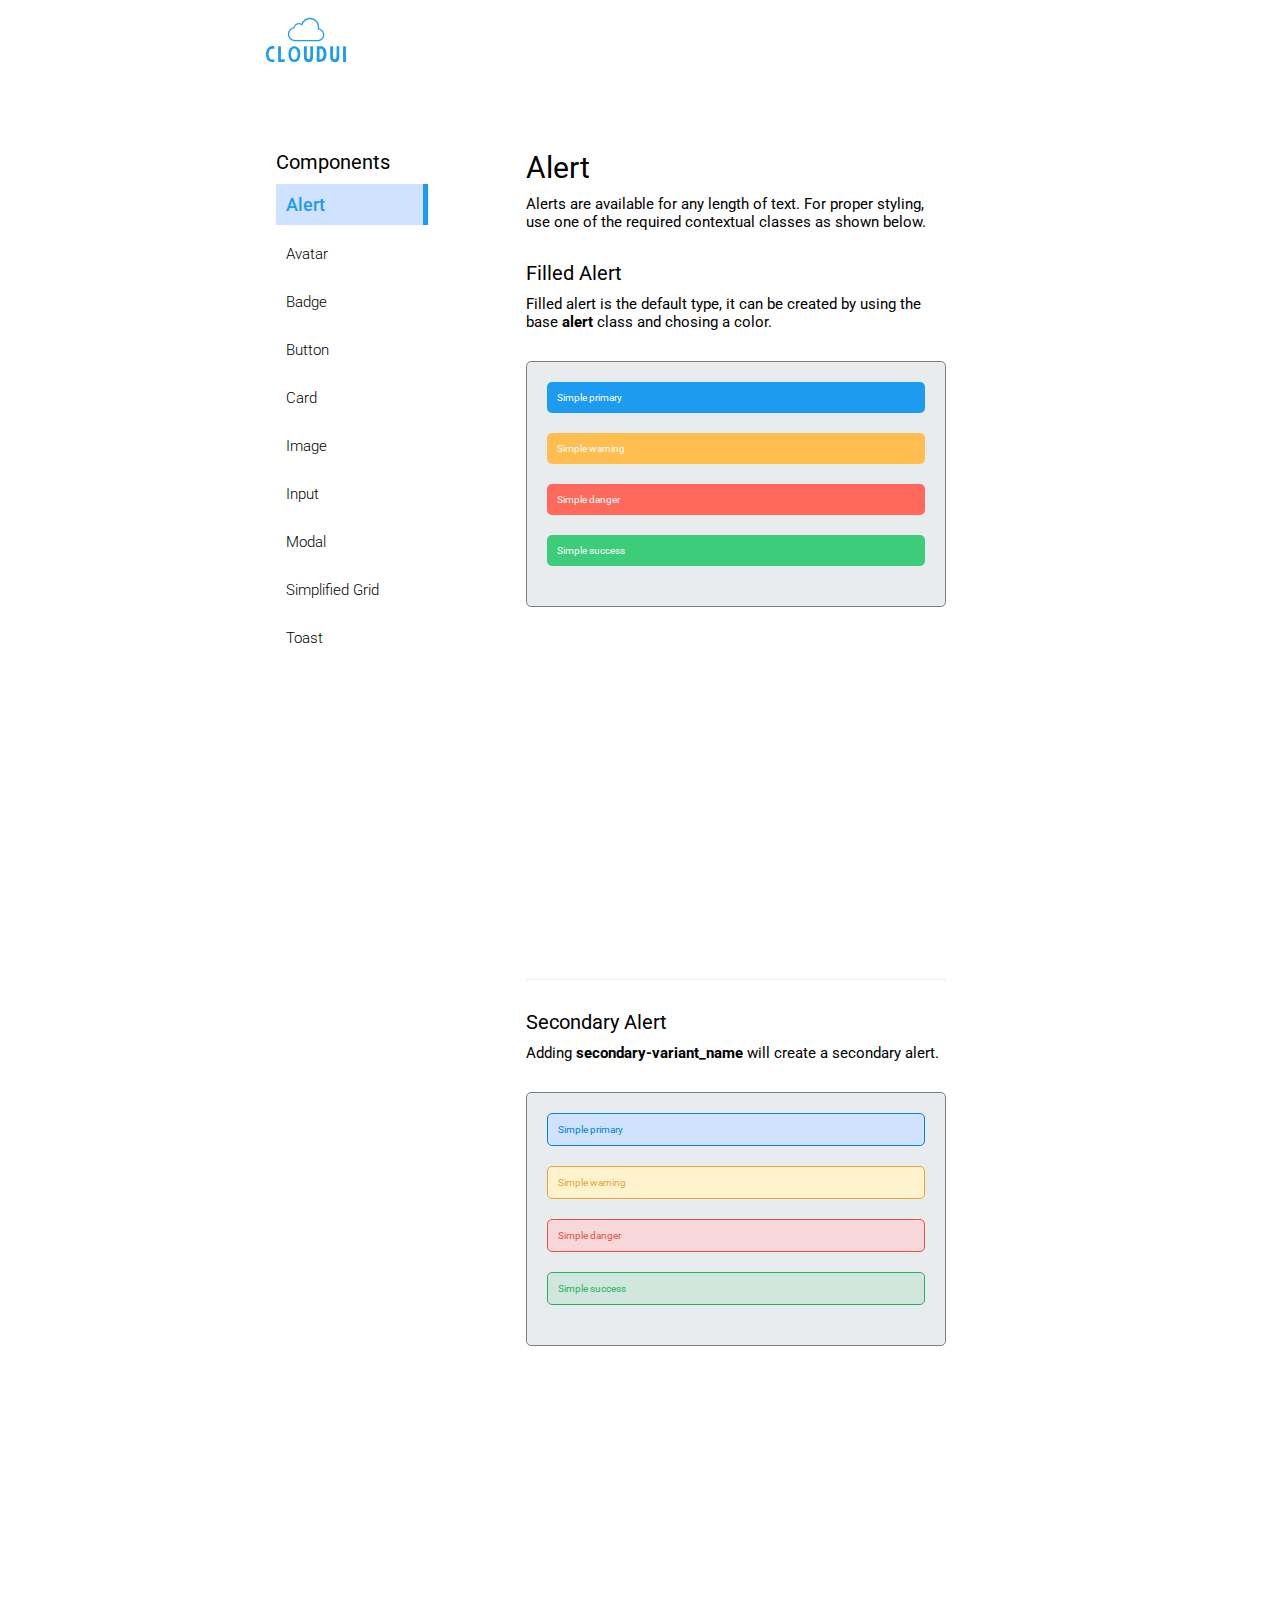
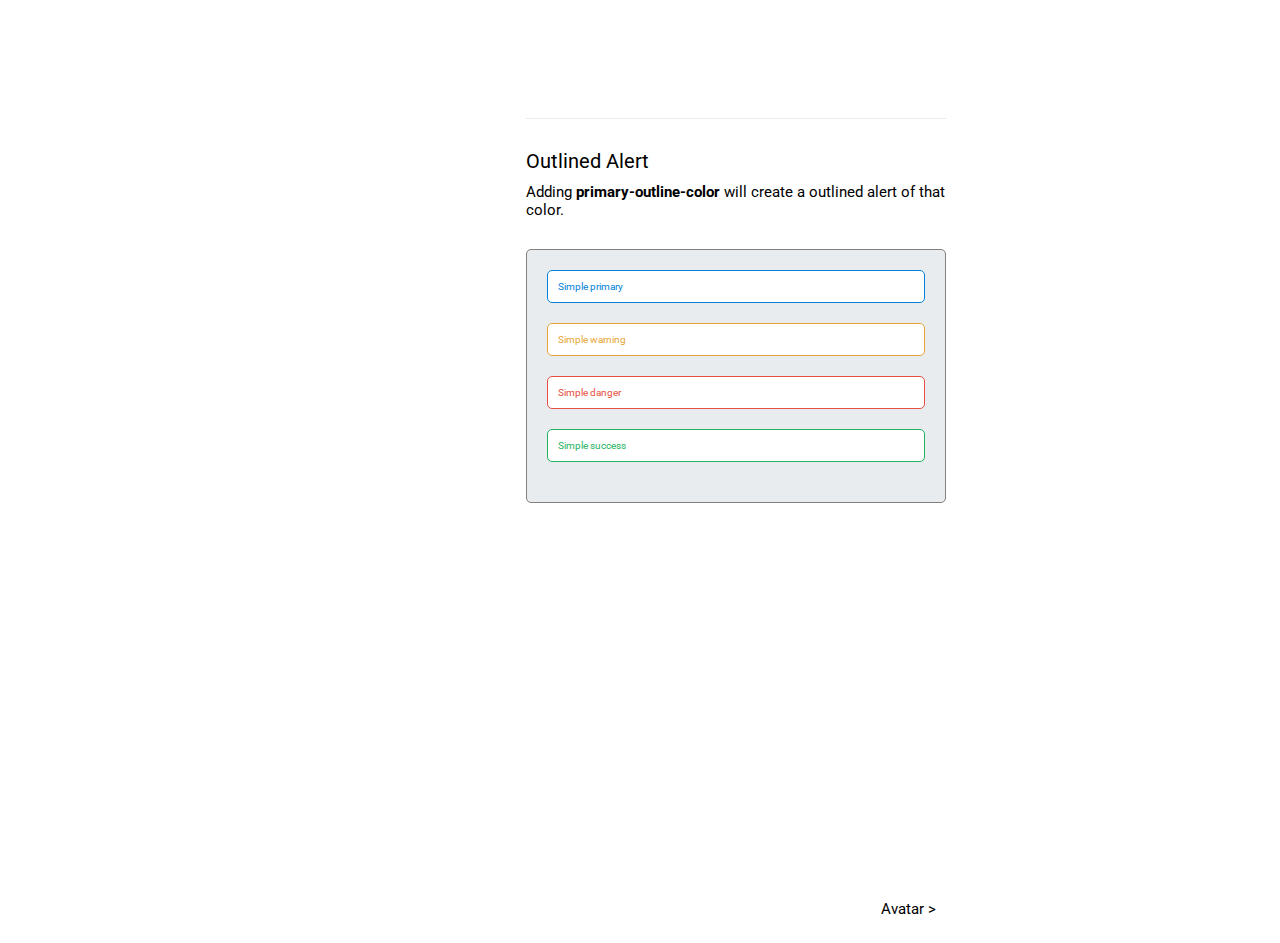
==== commit 55425bd1: "Code debugging" ====
--- a/components/alert/alert.html
+++ b/components/alert/alert.html
@@ -4,8 +4,7 @@
     <meta charset="UTF-8" />
     <meta http-equiv="X-UA-Compatible" content="IE=edge" />
     <meta name="viewport" content="width=device-width, initial-scale=1.0" />
-    <link rel="stylesheet" href="../../style.css" />
-    <link rel="stylesheet" href="./alert.css" />
+    <link rel="stylesheet" href="../../css/components.css">
     <link rel="stylesheet" href="../../css/container.css" />
     <link rel="stylesheet" href="../../css/navbar.css" />
     <title>Alert</title>
@@ -126,8 +125,10 @@
             </div>
             <hr />
             <div class="component-type">Outlined Alert</div>
-            Adding <strong>primary-outline-color</strong> will create a
-            outlined alert of that color.
+            <p class="component-info">
+              Adding <strong>primary-outline-color</strong> will create a
+              outlined alert of that color.
+            </p>
           </p>
             <div class="component-example">
               <div class="alert primary-outline-cta">Simple primary</div>
--- a/css/components.css
+++ b/css/components.css
@@ -0,0 +1,40 @@
+@import url(../components/alert/alert.css);
+@import url(../components/avatar/avatar.css);
+@import url(../components/badge/badge.css);
+@import url(../components/button/button.css);
+@import url(../components/card/card.css);
+@import url(../components/image/image.css);
+@import url(../components/input/input.css);
+@import url(../components/modal/modal.css);
+@import url(../components/simplifiedGrid/simplifiedGrid.css);
+@import url(../components/toast/toast.css);
+
+@import url('https://fonts.googleapis.com/css2?family=Roboto:wght@100;300;400;500;700;900&display=swap');
+
+* {
+  margin: 0;
+  padding: 0;
+  box-sizing: border-box;
+}
+
+:root {
+  --primary-cta-color: #1d9bf0;
+  --primary-warning-color: #ffbe4f;
+  --primary-danger-color: #ff695b;
+  --primary-success-color: #3dcc79;
+
+  --primary-cta-color-hover: #0482d7;
+  --primary-warning-color-hover: #e6a536;
+  --primary-danger-color-hover: #e65042;
+  --primary-success-color-hover: #24b360;
+
+  --secondary-cta-color: #cfe2ff;
+  --secondary-warning-color: #fff3cd;
+  --secondary-danger-color: #f8d7da;
+  --secondary-success-color: #d1e7dd;
+
+  --background: #e9ecef;
+
+  font-family: 'Roboto', sans-serif;
+  font-size: 62.5%;
+}
--- a/css/container.css
+++ b/css/container.css
@@ -1,3 +1,20 @@
+li {
+  list-style: none;
+}
+
+a {
+  color: black;
+  text-decoration: none;
+}
+
+hr {
+  margin: 3rem auto;
+  border-top: none;
+  border-left: none;
+  border-right: none;
+  border-bottom: 1px solid var(--background);
+}
+
 .main-container {
   width: 60%;
   margin: auto;
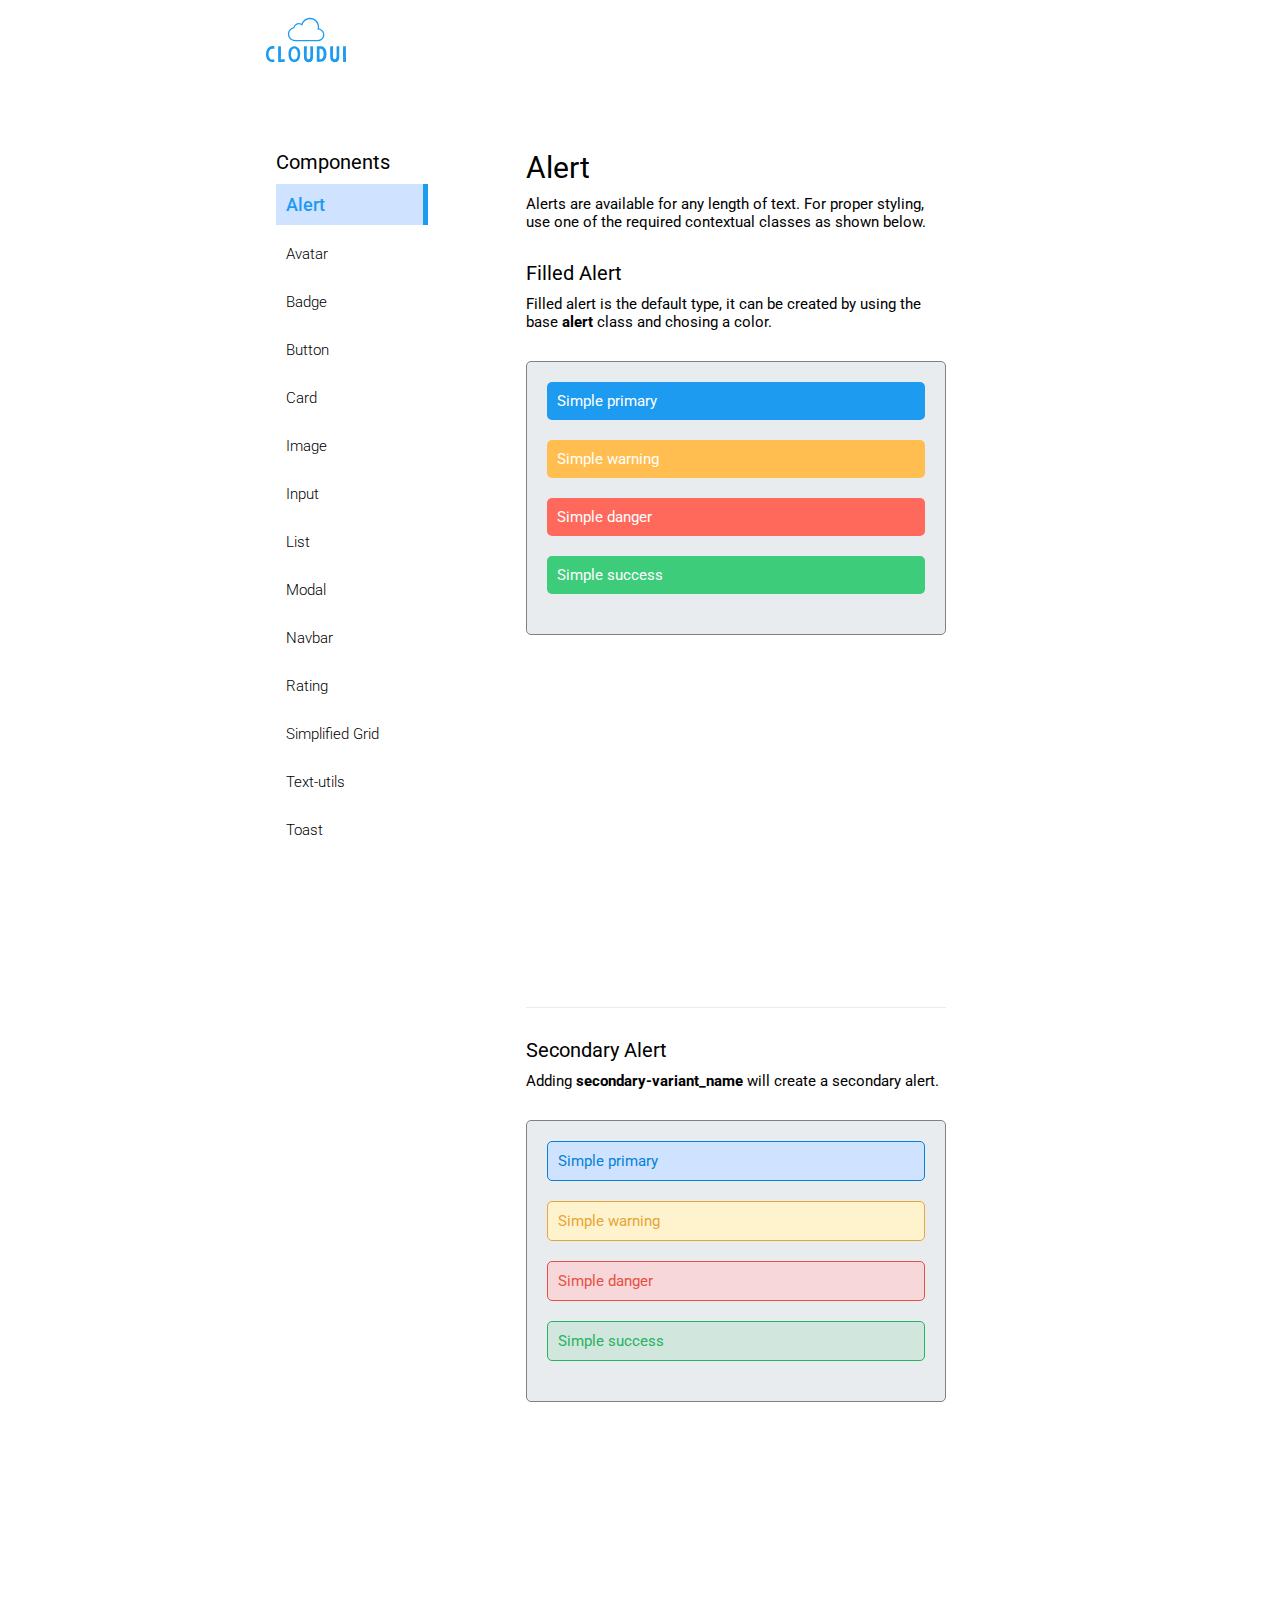
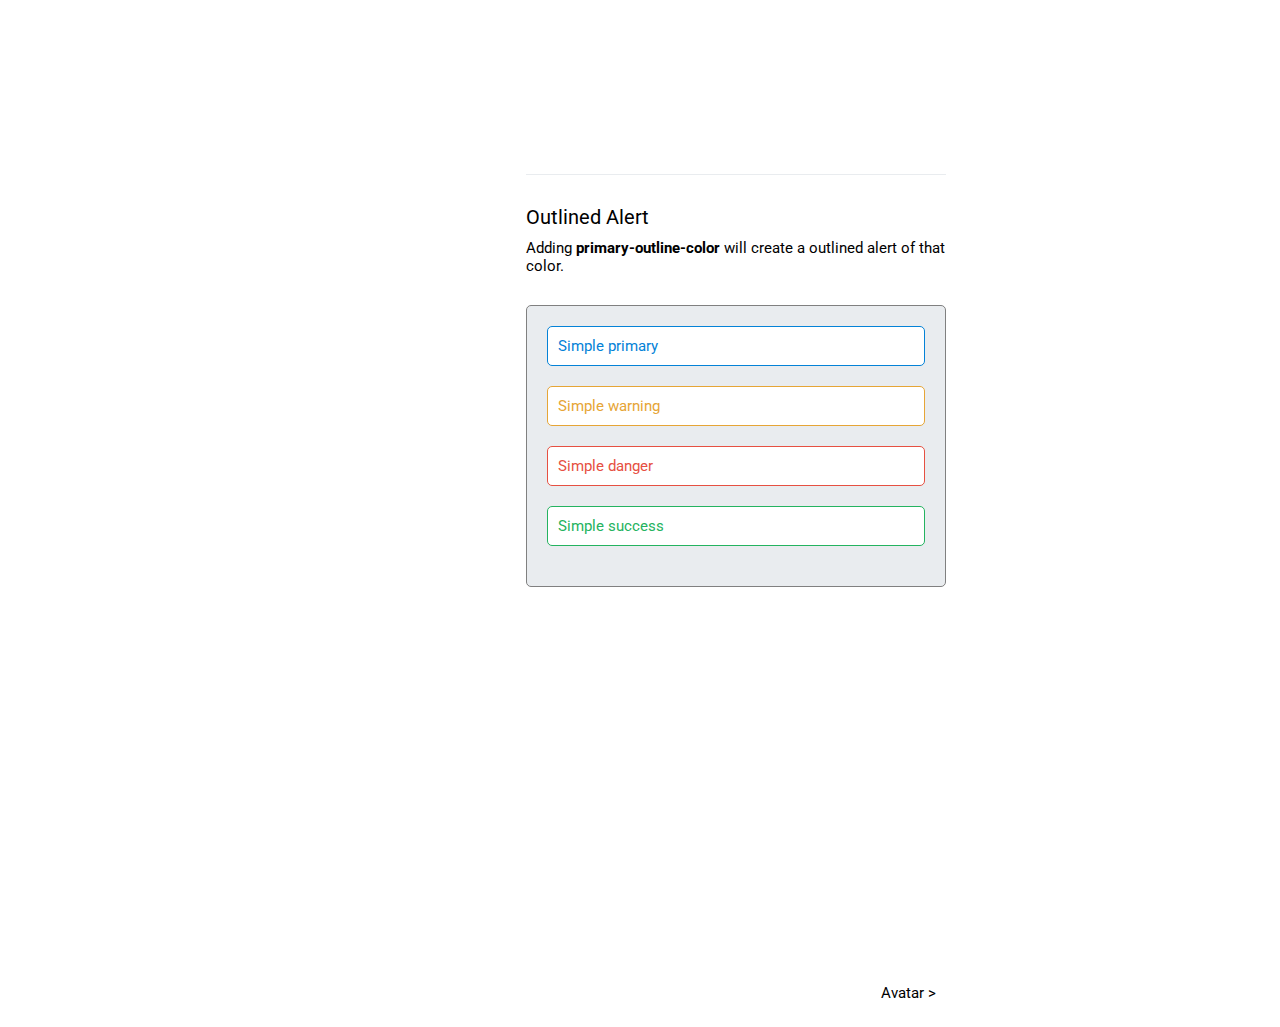
==== commit 53048f64: "Feat: Add list and text-utils" ====
--- a/components/alert/alert.html
+++ b/components/alert/alert.html
@@ -56,10 +56,14 @@
             <a href="../card/card.html" class="sidebar-item">Card</a>
             <a href="../image/image.html" class="sidebar-item">Image</a>
             <a href="../input/input.html" class="sidebar-item">Input</a>
+            <a href="../list/list.html" class="sidebar-item">List</a>
             <a href="../modal/modal.html" class="sidebar-item">Modal</a>
+            <a href="../navigation/navigation.html" class="sidebar-item">Navbar</a>
+            <a href="../rating/rating.html" class="sidebar-item">Rating</a>
             <a href="../simplifiedGrid/simplifiedGrid.html" class="sidebar-item"
-              >Simplified Grid</a
+            >Simplified Grid</a
             >
+            <a href="../text-utils/text.html" class="sidebar-item">Text-utils</a>
             <a href="../toast/toast.html" class="sidebar-item">Toast</a>
           </ul>
         </aside>
--- a/css/components.css
+++ b/css/components.css
@@ -9,32 +9,4 @@
 @import url(../components/simplifiedGrid/simplifiedGrid.css);
 @import url(../components/toast/toast.css);
 
-@import url('https://fonts.googleapis.com/css2?family=Roboto:wght@100;300;400;500;700;900&display=swap');
-
-* {
-  margin: 0;
-  padding: 0;
-  box-sizing: border-box;
-}
-
-:root {
-  --primary-cta-color: #1d9bf0;
-  --primary-warning-color: #ffbe4f;
-  --primary-danger-color: #ff695b;
-  --primary-success-color: #3dcc79;
-
-  --primary-cta-color-hover: #0482d7;
-  --primary-warning-color-hover: #e6a536;
-  --primary-danger-color-hover: #e65042;
-  --primary-success-color-hover: #24b360;
-
-  --secondary-cta-color: #cfe2ff;
-  --secondary-warning-color: #fff3cd;
-  --secondary-danger-color: #f8d7da;
-  --secondary-success-color: #d1e7dd;
-
-  --background: #e9ecef;
-
-  font-family: 'Roboto', sans-serif;
-  font-size: 62.5%;
-}
+@import url(./reset.css);
